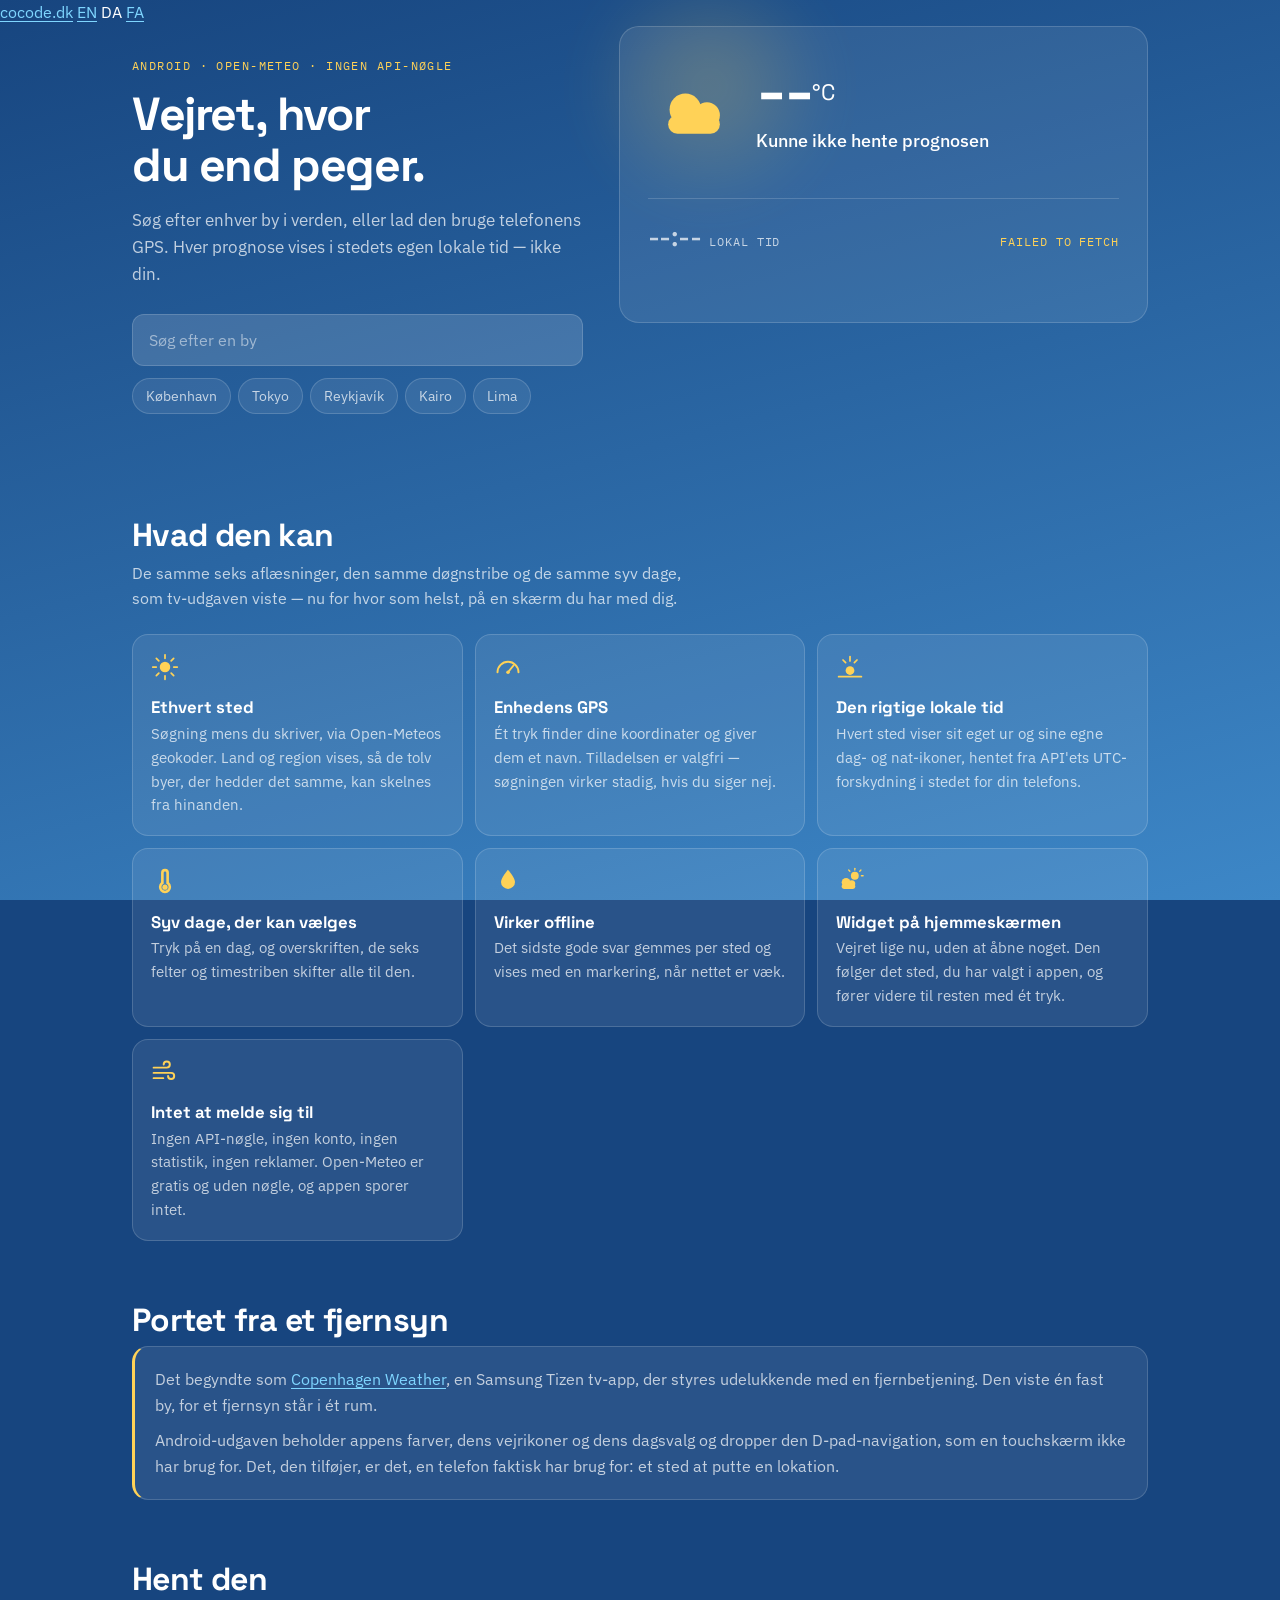
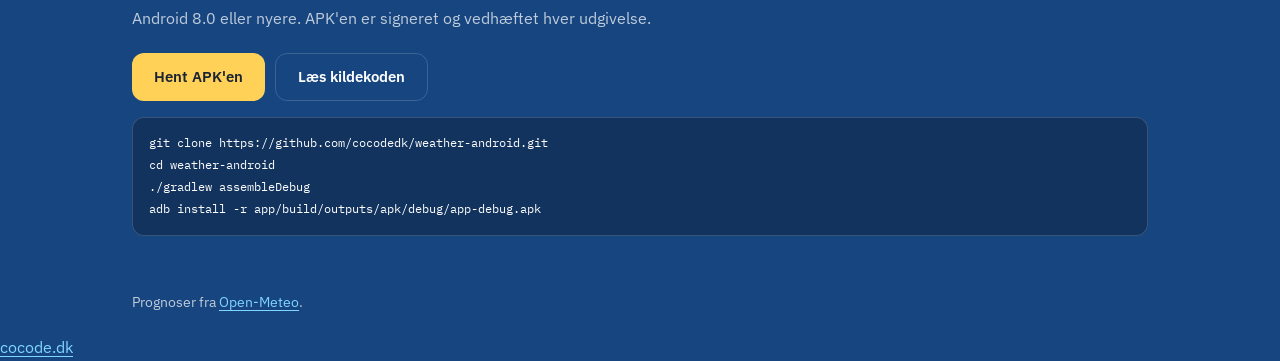
==== website/da/index.html @ 7c862e1a "feat(site): use the cocode.dk family frame for the header and footer The hand-written nav and footer" ====
<!DOCTYPE html>
<html lang="da">
<head>
<meta charset="utf-8">
<meta name="viewport" content="width=device-width, initial-scale=1">

<title>Weather — en vejr-app til Android for ethvert sted</title>
<meta name="description" content="En gratis Android vejr-app med åben kildekode. Søg efter enhver by i verden, eller brug telefonens GPS, og se hver prognose i stedets egen lokale tid. Ingen API-nøgle, ingen konto, ingen sporing.">
<meta name="robots" content="index, follow">
<link rel="canonical" href="https://weather.cocode.dk/da/">

<link rel="alternate" hreflang="en" href="https://weather.cocode.dk/">
<link rel="alternate" hreflang="da" href="https://weather.cocode.dk/da/">
<link rel="alternate" hreflang="fa" href="https://weather.cocode.dk/fa/">
<link rel="alternate" hreflang="x-default" href="https://weather.cocode.dk/">

<meta property="og:type" content="website">
<meta property="og:site_name" content="Weather til Android">
<meta property="og:title" content="Weather — en vejr-app til Android for ethvert sted">
<meta property="og:description" content="Søg efter enhver by i verden, eller brug telefonens GPS. Hver prognose vises i stedets egen lokale tid.">
<meta property="og:url" content="https://weather.cocode.dk/da/">
<meta property="og:image" content="https://weather.cocode.dk/og.png">
<meta property="og:image:width" content="1200">
<meta property="og:image:height" content="630">
<meta property="og:image:alt" content="Weather-appen viser 18 grader og delvist skyet for København ved siden af en syvdagsprognose.">
<meta property="og:locale" content="da_DK">
<meta property="og:locale:alternate" content="en_US">
<meta property="og:locale:alternate" content="fa_IR">

<meta name="twitter:card" content="summary_large_image">
<meta name="twitter:title" content="Weather — en vejr-app til Android for ethvert sted">
<meta name="twitter:description" content="Søg efter enhver by i verden, eller brug telefonens GPS. Hver prognose vises i stedets egen lokale tid.">
<meta name="twitter:image" content="https://weather.cocode.dk/og.png">
<meta name="twitter:image:alt" content="Weather-appen viser aktuelle forhold og en syvdagsprognose.">

<link rel="icon" type="image/svg+xml" href="../favicon.svg">

<link rel="preconnect" href="https://fonts.googleapis.com">
<link rel="preconnect" href="https://fonts.gstatic.com" crossorigin>
<link href="https://fonts.googleapis.com/css2?family=Space+Grotesk:wght@500;700&family=IBM+Plex+Sans:wght@400;500;600&family=IBM+Plex+Mono:wght@400;500&display=swap" rel="stylesheet">
<link rel="stylesheet" href="../styles.css">
<link rel="stylesheet" href="https://brand.cocode.dk/v1.css">
<script type="module" src="https://brand.cocode.dk/v1.js"></script>

<script type="application/ld+json">
{
  "@context": "https://schema.org",
  "@type": "MobileApplication",
  "name": "Weather",
  "description": "En gratis Android vejr-app med åben kildekode, der viser aktuelle forhold, et døgns udsigt og en syvdagsprognose for ethvert sted — fundet ved søgning eller via enhedens GPS.",
  "url": "https://weather.cocode.dk/da/",
  "downloadUrl": "https://github.com/cocodedk/weather-android/releases/latest",
  "applicationCategory": "WeatherApplication",
  "operatingSystem": "Android 8.0+",
  "inLanguage": "da",
  "offers": { "@type": "Offer", "price": "0", "priceCurrency": "DKK" },
  "author": {
    "@type": "Person",
    "name": "Babak Bandpey",
    "url": "https://cocode.dk",
    "sameAs": ["https://linkedin.com/in/babakbandpey", "https://github.com/cocodedk"]
  },
  "codeRepository": "https://github.com/cocodedk/weather-android",
  "license": "https://www.apache.org/licenses/LICENSE-2.0"
}
</script>
</head>
<body>

<!-- The cocode.dk family frame. Without JavaScript its children show instead: a way home
     and the language links. -->
<cocode-head project="Weather" accent="#ffd257" on-accent="#17457f" dark>
  <a href="https://cocode.dk">cocode.dk</a>
  <a href="../" hreflang="en">EN</a>
  <span class="on">DA</span>
  <a href="../fa/" hreflang="fa">FA</a>
</cocode-head>

<div class="shell">

<div class="hero-grid">

  <header class="hero">
    <p class="eyebrow">Android · Open-Meteo · ingen API-nøgle</p>
    <h1>Vejret, hvor du end peger.</h1>
    <p class="lede">
      Søg efter enhver by i verden, eller lad den bruge telefonens GPS. Hver
      prognose vises i stedets egen lokale tid — ikke din.
    </p>

    <div class="wx-search">
      <label class="visually-hidden" for="wx-search">Søg efter en by</label>
      <input id="wx-search" type="search" autocomplete="off" role="combobox"
             aria-expanded="false" aria-controls="wx-results"
             placeholder="Søg efter en by">
      <div id="wx-results" hidden></div>
    </div>

    <ul class="chips">
      <li><button class="chip" data-name="København" data-country="Danmark" data-lat="55.6761" data-lon="12.5683">København</button></li>
      <li><button class="chip" data-name="Tokyo" data-country="Japan" data-lat="35.6895" data-lon="139.6917">Tokyo</button></li>
      <li><button class="chip" data-name="Reykjavík" data-country="Island" data-lat="64.1466" data-lon="-21.9426">Reykjavík</button></li>
      <li><button class="chip" data-name="Kairo" data-country="Egypten" data-lat="30.0444" data-lon="31.2357">Kairo</button></li>
      <li><button class="chip" data-name="Lima" data-country="Peru" data-lat="-12.0464" data-lon="-77.0428">Lima</button></li>
    </ul>
  </header>

  <section class="wx-panel" id="wx-panel" aria-live="polite" aria-label="Aktuel prognose">
    <div class="wx-head">
      <svg id="wx-icon" viewBox="0 0 64 64" aria-hidden="true"><use href="#i-cloudy"/></svg>
      <div class="wx-read">
        <div id="wx-temp">--<span>°C</span></div>
        <div id="wx-cond">Henter prognosen…</div>
        <div id="wx-place">&nbsp;</div>
      </div>
    </div>

    <div class="wx-time">
      <span id="wx-clock">--:--</span>
      <span>lokal tid</span>
      <span class="wx-status" id="wx-status"></span>
    </div>

    <dl id="wx-tiles"></dl>
    <ul class="strip" id="wx-hours"></ul>
    <ul class="days" id="wx-days"></ul>
  </section>

</div>

<main>

<section>
  <h2>Hvad den kan</h2>
  <p class="sub">
    De samme seks aflæsninger, den samme døgnstribe og de samme syv dage, som
    tv-udgaven viste — nu for hvor som helst, på en skærm du har med dig.
  </p>
  <ul class="feats">
    <li class="feat">
      <svg viewBox="0 0 64 64" aria-hidden="true"><use href="#i-clear"/></svg>
      <h3>Ethvert sted</h3>
      <p>Søgning mens du skriver, via Open-Meteos geokoder. Land og region vises,
         så de tolv byer, der hedder det samme, kan skelnes fra hinanden.</p>
    </li>
    <li class="feat">
      <svg viewBox="0 0 64 64" aria-hidden="true"><use href="#i-gauge"/></svg>
      <h3>Enhedens GPS</h3>
      <p>Ét tryk finder dine koordinater og giver dem et navn. Tilladelsen er
         valgfri — søgningen virker stadig, hvis du siger nej.</p>
    </li>
    <li class="feat">
      <svg viewBox="0 0 64 64" aria-hidden="true"><use href="#i-sunrise"/></svg>
      <h3>Den rigtige lokale tid</h3>
      <p>Hvert sted viser sit eget ur og sine egne dag- og nat-ikoner, hentet fra
         API'ets UTC-forskydning i stedet for din telefons.</p>
    </li>
    <li class="feat">
      <svg viewBox="0 0 64 64" aria-hidden="true"><use href="#i-thermo"/></svg>
      <h3>Syv dage, der kan vælges</h3>
      <p>Tryk på en dag, og overskriften, de seks felter og timestriben skifter
         alle til den.</p>
    </li>
    <li class="feat">
      <svg viewBox="0 0 64 64" aria-hidden="true"><use href="#i-drop"/></svg>
      <h3>Virker offline</h3>
      <p>Det sidste gode svar gemmes per sted og vises med en markering, når
         nettet er væk.</p>
    </li>
    <li class="feat">
      <svg viewBox="0 0 64 64" aria-hidden="true"><use href="#i-partly"/></svg>
      <h3>Widget på hjemmeskærmen</h3>
      <p>Vejret lige nu, uden at åbne noget. Den følger det sted, du har valgt i
         appen, og fører videre til resten med ét tryk.</p>
    </li>
    <li class="feat">
      <svg viewBox="0 0 64 64" aria-hidden="true"><use href="#i-wind"/></svg>
      <h3>Intet at melde sig til</h3>
      <p>Ingen API-nøgle, ingen konto, ingen statistik, ingen reklamer. Open-Meteo
         er gratis og uden nøgle, og appen sporer intet.</p>
    </li>
  </ul>
</section>

<section>
  <h2>Portet fra et fjernsyn</h2>
  <div class="origin">
    <p>
      Det begyndte som
      <a href="https://github.com/cocodedk/copenhagen-weather-tv">Copenhagen Weather</a>,
      en Samsung Tizen tv-app, der styres udelukkende med en fjernbetjening. Den
      viste én fast by, for et fjernsyn står i ét rum.
    </p>
    <p>
      Android-udgaven beholder appens farver, dens vejrikoner og dens dagsvalg og
      dropper den D-pad-navigation, som en touchskærm ikke har brug for. Det, den
      tilføjer, er det, en telefon faktisk har brug for: et sted at putte en
      lokation.
    </p>
  </div>
</section>

<section>
  <h2>Hent den</h2>
  <p class="sub">Android 8.0 eller nyere. APK'en er signeret og vedhæftet hver udgivelse.</p>
  <div class="cta">
    <a class="btn btn-primary" href="https://github.com/cocodedk/weather-android/releases/latest/download/Weather.apk">Hent APK'en</a>
    <a class="btn btn-ghost" href="https://github.com/cocodedk/weather-android">Læs kildekoden</a>
  </div>
  <pre><code>git clone https://github.com/cocodedk/weather-android.git
cd weather-android
./gradlew assembleDebug
adb install -r app/build/outputs/apk/debug/app-debug.apk</code></pre>
</section>

</main>

<footer>
  <p>Prognoser fra <a href="https://open-meteo.com" target="_blank" rel="noreferrer">Open-Meteo</a>.</p>
</footer>

</div>

<cocode-foot repo="cocodedk/weather-android" dark>
  <a href="https://cocode.dk">cocode.dk</a>
</cocode-foot>

<script src="../js/sprite.js"></script>
<script src="../js/i18n/da.js"></script>
<script src="../js/wx.js"></script>
<script src="../js/live.js"></script>
</body>
</html>
---- website/styles.css ----
/* Weather — landing page styles.
   Mobile-first: base styles target ~360px, complexity is added at min-width
   breakpoints only. The palette is the Android app's own, so the page and the
   product read as one thing.

   The gradient and --glow are data-driven: live.js sets them from the searched
   location's day/night and condition. Everything else stays quiet so that one
   effect carries the page. */

:root {
  --sky-deep: #17457f;
  --sky-bright: #3d87c7;
  --gold: #ffd257;
  --rain: #7fd6ff;
  --ink: #ffffff;
  --ink-dim: rgba(255, 255, 255, 0.72);
  --ink-faint: rgba(255, 255, 255, 0.5);
  --tile: rgba(255, 255, 255, 0.14);
  --tile-2: rgba(255, 255, 255, 0.08);
  --line: rgba(255, 255, 255, 0.16);
  --glow: #ffd257;

  --display: 'Space Grotesk', 'Segoe UI', system-ui, sans-serif;
  --body: 'IBM Plex Sans', system-ui, -apple-system, sans-serif;
  --mono: 'IBM Plex Mono', ui-monospace, 'SF Mono', Menlo, monospace;

  --shell: 1080px;
  --r: 16px;
}

:root.is-night {
  --sky-deep: #060c22;
  --sky-bright: #1b2a5e;
  --ink: #eaf0ff;
  --ink-dim: rgba(234, 240, 255, 0.66);
  --ink-faint: rgba(234, 240, 255, 0.44);
  --tile: rgba(255, 255, 255, 0.07);
  --tile-2: rgba(255, 255, 255, 0.045);
}

*, *::before, *::after { box-sizing: border-box; }

html {
  background: var(--sky-deep);
  /* Slow, because it fires when the visitor changes city — it should read as the
     page catching up with them, not as a decorative fade. */
  transition: background-color 700ms ease;
}

body {
  margin: 0;
  min-height: 100vh;
  background-image: linear-gradient(165deg, var(--sky-deep) 0%, var(--sky-bright) 100%);
  background-attachment: fixed;
  color: var(--ink);
  font-family: var(--body);
  font-size: 16px;
  line-height: 1.6;
  -webkit-font-smoothing: antialiased;
}

@media (prefers-reduced-motion: reduce) {
  *, *::before, *::after {
    transition-duration: 0.01ms !important;
    animation-duration: 0.01ms !important;
  }
}

a { color: var(--rain); text-decoration-thickness: 1px; text-underline-offset: 3px; }
a:hover { color: var(--ink); }

:focus-visible {
  outline: 2px solid var(--gold);
  outline-offset: 3px;
  border-radius: 4px;
}

h1, h2, h3 { font-family: var(--display); font-weight: 700; line-height: 1.1; margin: 0; }

.shell { width: 100%; max-width: var(--shell); margin: 0 auto; padding: 0 20px; }
/* The cocode.dk frame (brand.cocode.dk) lines up with this column; keep the gutters in step. */
cocode-head, cocode-foot { --cocode-max: var(--shell); --cocode-gutter: 20px; }

.visually-hidden {
  position: absolute; width: 1px; height: 1px; margin: -1px;
  padding: 0; overflow: hidden; clip: rect(0 0 0 0); white-space: nowrap; border: 0;
}

/* ---------- hero ---------- */

.hero { padding: 20px 0 8px; }
.eyebrow {
  font-family: var(--mono); font-size: 12px; letter-spacing: 0.12em;
  text-transform: uppercase; color: var(--gold); margin: 0 0 14px;
}
.hero h1 {
  font-size: clamp(2.1rem, 8.5vw, 3.4rem);
  letter-spacing: -0.03em;
  text-wrap: balance;
}
.hero .lede {
  margin: 16px 0 0; max-width: 46ch; color: var(--ink-dim); font-size: 1.05rem;
}

/* ---------- the live panel: the signature element ---------- */

.wx-search { position: relative; margin: 26px 0 12px; max-width: 460px; }
.wx-search input {
  width: 100%; min-height: 52px; padding: 0 16px;
  background: var(--tile); border: 1px solid var(--line); border-radius: 12px;
  color: var(--ink); font-family: var(--body); font-size: 16px;
}
.wx-search input::placeholder { color: var(--ink-faint); }
.wx-search input:focus { border-color: var(--gold); outline: none; background: var(--tile-2); }

#wx-results {
  position: absolute; z-index: 20; top: calc(100% + 6px); left: 0; right: 0;
  background: #10305c; border: 1px solid var(--line); border-radius: 12px;
  overflow: hidden; box-shadow: 0 18px 40px rgba(0, 0, 0, 0.4);
}
:root.is-night #wx-results { background: #101a3c; }
#wx-results ul { list-style: none; margin: 0; padding: 4px; }
#wx-results button {
  display: flex; flex-direction: column; align-items: flex-start; gap: 1px;
  width: 100%; min-height: 46px; padding: 8px 12px;
  background: none; border: 0; border-radius: 8px; cursor: pointer;
  color: var(--ink); font-family: var(--body); font-size: 15px; text-align: start;
}
#wx-results button:hover, #wx-results button:focus-visible { background: var(--tile); }
#wx-results button span { font-size: 12.5px; color: var(--ink-dim); }
.wx-hint { margin: 0; padding: 14px; font-size: 14px; color: var(--ink-dim); }

.chips { display: flex; flex-wrap: wrap; gap: 7px; margin: 0 0 30px; padding: 0; list-style: none; }
.chip {
  min-height: 36px; padding: 7px 13px; cursor: pointer;
  background: var(--tile-2); border: 1px solid var(--line); border-radius: 999px;
  color: var(--ink-dim); font-family: var(--body); font-size: 13.5px;
}
.chip:hover { background: var(--tile); color: var(--ink); border-color: var(--gold); }

.wx-panel {
  position: relative;
  padding: 26px 20px 22px;
  background: var(--tile-2);
  border: 1px solid var(--line);
  border-radius: 20px;
  transition: opacity 200ms ease;
}
.wx-panel.is-loading { opacity: 0.55; }
/* The condition, as light. */
.wx-panel::before {
  content: ''; position: absolute; z-index: 0;
  top: -70px; inset-inline-start: -40px; width: 260px; height: 260px;
  background: radial-gradient(circle, var(--glow) 0%, transparent 68%);
  opacity: 0.24; filter: blur(26px); pointer-events: none;
  transition: background 700ms ease;
}
.wx-panel > * { position: relative; z-index: 1; }

.wx-head { display: flex; align-items: center; gap: 16px; }
#wx-icon { width: 78px; height: 78px; color: var(--gold); flex: none; }
.wx-read { min-width: 0; }
#wx-temp {
  font-family: var(--display); font-weight: 500; font-size: 3.6rem;
  line-height: 0.95; letter-spacing: -0.04em;
}
#wx-temp span { font-size: 1.4rem; font-weight: 400; letter-spacing: 0; vertical-align: 0.9rem; }
#wx-cond { font-size: 1.1rem; font-weight: 500; margin-top: 4px; }
#wx-place { font-size: 0.86rem; color: var(--ink-dim); margin-top: 2px; }

.wx-time {
  display: flex; align-items: baseline; gap: 8px;
  margin-top: 18px; padding-top: 16px; border-top: 1px solid var(--line);
}
#wx-clock { font-family: var(--display); font-size: 1.7rem; font-weight: 500; letter-spacing: -0.02em; }
.wx-time span { font-family: var(--mono); font-size: 11.5px; letter-spacing: 0.08em;
                text-transform: uppercase; color: var(--ink-dim); }
.wx-status { margin-inline-start: auto; font-family: var(--mono); font-size: 12px; color: var(--ink-faint); }
.wx-status.is-stale, .wx-status.is-error { color: var(--gold); }

#wx-tiles { display: grid; grid-template-columns: repeat(2, 1fr); gap: 8px; margin: 16px 0 0; }
.tile { padding: 10px 12px; background: var(--tile); border-radius: 12px; }
.tile dt { font-family: var(--mono); font-size: 10.5px; letter-spacing: 0.07em;
           text-transform: uppercase; color: var(--ink-dim); }
.tile dd { margin: 2px 0 0; font-family: var(--display); font-size: 1.15rem; font-weight: 500; }

.strip { margin: 10px 0 0; padding: 0 0 4px; list-style: none;
         display: flex; gap: 7px; overflow-x: auto; scrollbar-width: thin; }
.hour {
  flex: none; width: 60px; padding: 10px 0;
  display: flex; flex-direction: column; align-items: center; gap: 5px;
  background: var(--tile-2); border-radius: 12px; text-align: center;
}
.hour-t { font-family: var(--mono); font-size: 11px; color: var(--ink-dim); }
.hour-i { width: 26px; height: 26px; color: var(--ink); }
.hour-d { font-family: var(--display); font-size: 1rem; font-weight: 500; }
.hour-p { font-size: 11px; color: var(--rain); }
.hour-p.is-dry { color: var(--ink-faint); }

.days { margin: 8px 0 0; padding: 0; list-style: none; }
.day {
  display: flex; align-items: center; gap: 12px;
  padding: 11px 4px; border-bottom: 1px solid var(--line);
}
.day:last-child { border-bottom: 0; }
.day-n { flex: 1; min-width: 0; font-weight: 500; display: flex; flex-direction: column; }
.day-sub { font-family: var(--mono); font-size: 11px; color: var(--ink-dim); font-weight: 400; }
.day-i { width: 26px; height: 26px; flex: none; color: var(--ink); }
.day-p { width: 46px; font-size: 13px; color: var(--rain); text-align: end; }
/* flex + gap rather than a margin: an inline margin collapses too tight against
   Persian numerals in RTL, where the high and low ran together. */
.day-t {
  width: 84px; flex: none; font-family: var(--display); font-size: 1rem;
  display: flex; justify-content: flex-end; gap: 9px;
}
.day-t b { font-weight: 600; }
.day-t span { color: var(--ink-dim); font-weight: 400; }

/* ---------- content sections ---------- */

section { padding: 46px 0 0; }
section > h2 {
  font-size: clamp(1.5rem, 5.5vw, 2rem); letter-spacing: -0.02em; margin-bottom: 8px;
}
section > .sub { color: var(--ink-dim); margin: 0 0 22px; max-width: 56ch; }

.feats { display: grid; gap: 12px; margin: 0; padding: 0; list-style: none; }
.feat { padding: 18px; background: var(--tile-2); border: 1px solid var(--line); border-radius: var(--r); }
.feat svg { width: 28px; height: 28px; color: var(--gold); }
.feat h3 { font-size: 1.05rem; margin: 10px 0 5px; }
.feat p { margin: 0; font-size: 0.93rem; color: var(--ink-dim); }

.origin {
  padding: 20px; background: var(--tile-2);
  border: 1px solid var(--line); border-inline-start: 3px solid var(--gold);
  border-radius: var(--r);
}
.origin p { margin: 0 0 10px; color: var(--ink-dim); }
.origin p:last-child { margin: 0; }

.cta { display: flex; flex-wrap: wrap; gap: 10px; margin: 20px 0 0; }
.btn {
  display: inline-flex; align-items: center; justify-content: center;
  min-height: 48px; padding: 0 22px; border-radius: 12px;
  font-family: var(--body); font-size: 15px; font-weight: 600; text-decoration: none;
}
.btn-primary { background: var(--gold); color: #1a2333; }
.btn-primary:hover { background: #ffdf85; color: #1a2333; }
.btn-ghost { border: 1px solid var(--line); color: var(--ink); }
.btn-ghost:hover { background: var(--tile-2); color: var(--ink); }

pre {
  margin: 16px 0 0; padding: 14px 16px; overflow-x: auto;
  background: rgba(0, 0, 0, 0.26); border: 1px solid var(--line); border-radius: 12px;
  font-family: var(--mono); font-size: 13px; line-height: 1.7;
}
code { font-family: var(--mono); font-size: 0.92em; }

/* Only the data credit; the frame's foot below carries the rule, the author and the source. */
footer {
  margin-top: 56px; padding: 0 0 22px;
  font-size: 13.5px; color: var(--ink-dim);
}
footer p { margin: 0; }

/* ---------- breakpoints ---------- */

@media (min-width: 640px) {
  .shell { padding: 0 32px; }
  cocode-head, cocode-foot { --cocode-gutter: 32px; }
  .hero { padding: 34px 0 10px; }
  #wx-tiles { grid-template-columns: repeat(4, 1fr); }
  #wx-icon { width: 92px; height: 92px; }
  #wx-temp { font-size: 4.4rem; }
  .wx-panel { padding: 30px 28px 26px; }
  .feats { grid-template-columns: repeat(2, 1fr); }
  section { padding: 62px 0 0; }
}

@media (min-width: 1024px) {
  .hero { padding: 44px 0 12px; }
  .feats { grid-template-columns: repeat(3, 1fr); }
  /* Headline and the live panel sit side by side only when both get real room.
     The headline column is the narrower of the two, so its type steps down here
     rather than up — at 3.6rem it broke "Weather, wherever you point it." across
     four lines. */
  .hero-grid { display: grid; grid-template-columns: 0.92fr 1.08fr; gap: 36px; align-items: start; }
  /* Grid items default to min-width:auto, so the 12-column hourly strip pushed
     its own track past the viewport and `overflow-x: auto` never got to scroll.
     min-width:0 lets the track shrink and hands the overflow back to the strip. */
  .hero-grid > * { min-width: 0; }
  .hero-grid .hero { padding-top: 30px; }
  .hero-grid .hero h1 { font-size: 2.9rem; }
  .hero-grid .eyebrow { white-space: nowrap; }
}

/* ---------- Persian / RTL ---------- */

[dir="rtl"] {
  --display: 'Vazirmatn', system-ui, sans-serif;
  --body: 'Vazirmatn', system-ui, sans-serif;
  --mono: 'Vazirmatn', ui-monospace, monospace;
}
[dir="rtl"] body { line-height: 1.85; }
[dir="rtl"] h1, [dir="rtl"] h2, [dir="rtl"] h3 { line-height: 1.45; letter-spacing: 0; }
[dir="rtl"] .hero h1 { letter-spacing: 0; }
[dir="rtl"] #wx-temp, [dir="rtl"] #wx-clock { letter-spacing: 0; }
/* Latin-only strings (commands, URLs) must stay LTR inside an RTL page. */
[dir="rtl"] pre, [dir="rtl"] code { direction: ltr; text-align: left; }
[dir="rtl"] .eyebrow, [dir="rtl"] .tile dt, [dir="rtl"] .wx-time span { letter-spacing: 0; }
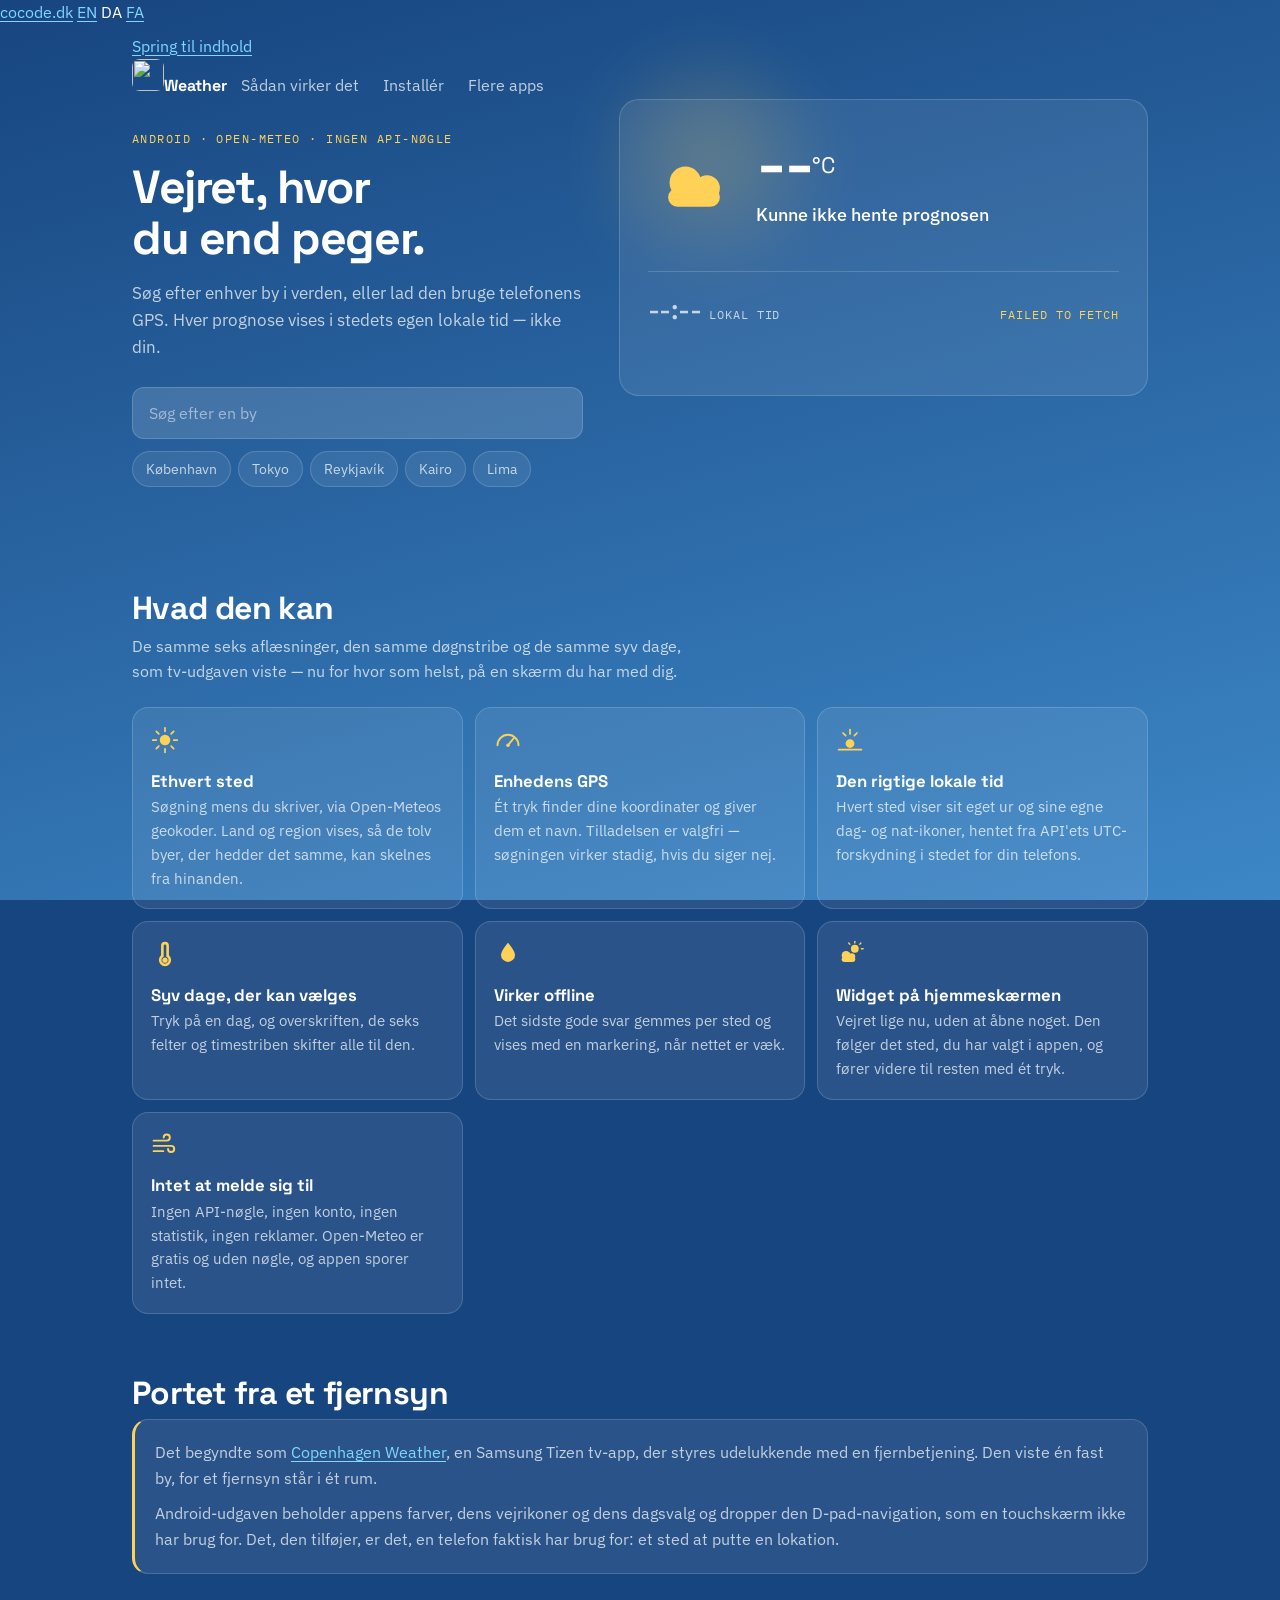
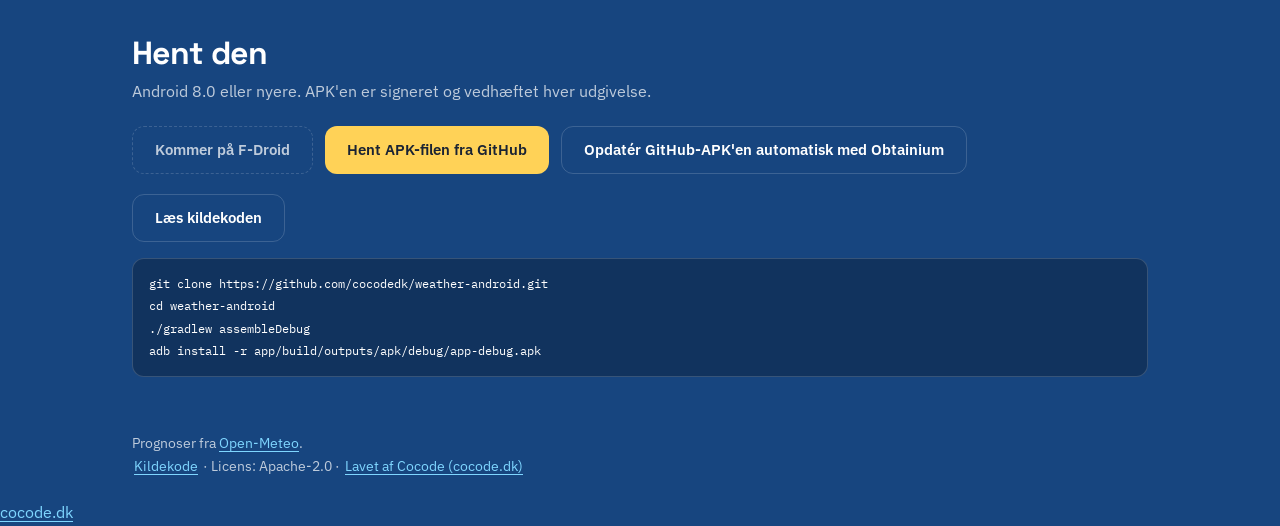
==== commit 38113f48: "chore: the cocode-apps publishing standard on the site, README and store listing Site (English and D" ====
--- a/website/da/index.html
+++ b/website/da/index.html
@@ -78,6 +78,21 @@
 
 <div class="shell">
 
+<header class="site-nav">
+<!-- cocode-apps:nav:start -->
+<link rel="stylesheet" href="/css/cocode-nav.css">
+<a class="skip" href="#main">Spring til indhold</a>
+<nav class="cocode-nav" aria-label="Weather">
+  <a class="brand" href="/da/" data-nav="home" aria-current="page"><img src="/img/icon.png" alt="" width="32" height="32">Weather</a>
+  <a href="/da/#how" data-nav="how">Sådan virker det</a>
+  <a href="/da/#install" data-nav="install">Installér</a>
+  <a href="https://cocode.dk/" data-nav="more">Flere apps</a>
+</nav>
+<!-- cocode-apps:nav:end -->
+</header>
+
+<main id="main" tabindex="-1">
+
 <div class="hero-grid">
 
   <header class="hero">
@@ -128,9 +143,7 @@
 
 </div>
 
-<main>
-
-<section>
+<section id="how">
   <h2>Hvad den kan</h2>
   <p class="sub">
     De samme seks aflæsninger, den samme døgnstribe og de samme syv dage, som
@@ -200,11 +213,17 @@
   </div>
 </section>
 
-<section>
+<section id="install">
   <h2>Hent den</h2>
   <p class="sub">Android 8.0 eller nyere. APK'en er signeret og vedhæftet hver udgivelse.</p>
+  <!-- cocode-apps:install:start -->
+<ul class="install" role="list">
+  <li><p class="fdroid-soon">Kommer på F-Droid</p></li>
+  <li><a href="https://github.com/cocodedk/weather-android/releases/latest/download/Weather.apk">Hent APK-filen fra GitHub</a></li>
+  <li><a href="https://apps.obtainium.imranr.dev/redirect?r=obtainium://add/https://github.com/cocodedk/weather-android">Opdatér GitHub-APK&#x27;en automatisk med Obtainium</a></li>
+</ul>
+<!-- cocode-apps:install:end -->
   <div class="cta">
-    <a class="btn btn-primary" href="https://github.com/cocodedk/weather-android/releases/latest/download/Weather.apk">Hent APK'en</a>
     <a class="btn btn-ghost" href="https://github.com/cocodedk/weather-android">Læs kildekoden</a>
   </div>
   <pre><code>git clone https://github.com/cocodedk/weather-android.git
@@ -215,9 +234,16 @@
 
 </main>
 
-<footer>
+<div class="site-foot">
   <p>Prognoser fra <a href="https://open-meteo.com" target="_blank" rel="noreferrer">Open-Meteo</a>.</p>
+  <!-- cocode-apps:footer:start -->
+<footer class="cocode-footer">
+  <a href="https://github.com/cocodedk/weather-android">Kildekode</a> ·
+  Licens: Apache-2.0 ·
+  <a href="https://cocode.dk/">Lavet af Cocode (cocode.dk)</a>
 </footer>
+<!-- cocode-apps:footer:end -->
+</div>
 
 </div>
 
@@ -228,6 +254,7 @@
 <script src="../js/sprite.js"></script>
 <script src="../js/i18n/da.js"></script>
 <script src="../js/wx.js"></script>
+<script src="../js/sky.js"></script>
 <script src="../js/live.js"></script>
 </body>
 </html>
--- a/website/styles.css
+++ b/website/styles.css
@@ -80,6 +80,10 @@
 .shell { width: 100%; max-width: var(--shell); margin: 0 auto; padding: 0 20px; }
 /* The cocode.dk frame (brand.cocode.dk) lines up with this column; keep the gutters in step. */
 cocode-head, cocode-foot { --cocode-max: var(--shell); --cocode-gutter: 20px; }
+/* The weather itself, drawn by sky.js. It sits over the body's gradient and under
+   everything else, which is why the page's three top-level blocks are positioned. */
+.wx-sky { position: fixed; inset: 0; width: 100%; height: 100%; z-index: 0; pointer-events: none; }
+.shell, cocode-head, cocode-foot { position: relative; z-index: 1; }
 
 .visually-hidden {
   position: absolute; width: 1px; height: 1px; margin: -1px;
@@ -256,12 +260,41 @@
 }
 code { font-family: var(--mono); font-size: 0.92em; }
 
-/* Only the data credit; the frame's foot below carries the rule, the author and the source. */
-footer {
+/* The data credit, then the shared footer; the frame's foot below carries the rule, the author and the source. */
+footer:not(.cocode-footer), .site-foot {
   margin-top: 56px; padding: 0 0 22px;
   font-size: 13.5px; color: var(--ink-dim);
 }
-footer p { margin: 0; }
+footer p, .site-foot p { margin: 0; }
+
+/* ---------- the shared cocode-apps blocks, in this page's own look ---------- */
+
+main:focus { outline: 0; }
+.site-nav { padding-top: 8px; }
+.skip:focus { background: var(--gold); color: #1a2333; border-radius: 0 0 8px 0; }
+.cocode-nav { gap: 2px 6px; }
+.cocode-nav a { padding: 0 10px; border-radius: 8px; color: var(--ink-dim); text-decoration: none; }
+.cocode-nav a:hover { color: var(--ink); background: var(--tile-2); }
+.cocode-nav a[aria-current="page"]:not(.brand) { color: var(--gold); }
+.cocode-nav .brand { padding: 0; color: var(--ink); font-family: var(--display); font-weight: 700; }
+.cocode-nav .brand:hover { background: none; }
+.cocode-nav .brand img { border-radius: 8px; }
+.cocode-footer { margin-top: 2px; }
+.cocode-footer a { padding: 0 2px; }
+
+/* The install block: the F-Droid slot, the APK as the main button, then Obtainium. */
+.install { list-style: none; margin: 20px 0 0; padding: 0; display: flex; flex-wrap: wrap; align-items: center;
+  gap: 10px 12px; }
+.install a, .install .fdroid-soon {
+  display: inline-flex; align-items: center; justify-content: center; min-height: 48px; margin: 0;
+  padding: 8px 22px; border-radius: 12px; font-size: 15px; font-weight: 600; text-decoration: none; text-align: center;
+}
+.install .fdroid-soon { border: 1px dashed var(--line); color: var(--ink-dim); }
+.install .fdroid { padding: 0; }
+.install li:nth-child(2) a { background: var(--gold); color: #1a2333; }
+.install li:nth-child(2) a:hover { background: #ffdf85; }
+.install li:nth-child(3) a { border: 1px solid var(--line); color: var(--ink); }
+.install li:nth-child(3) a:hover { background: var(--tile-2); }
 
 /* ---------- breakpoints ---------- */
 
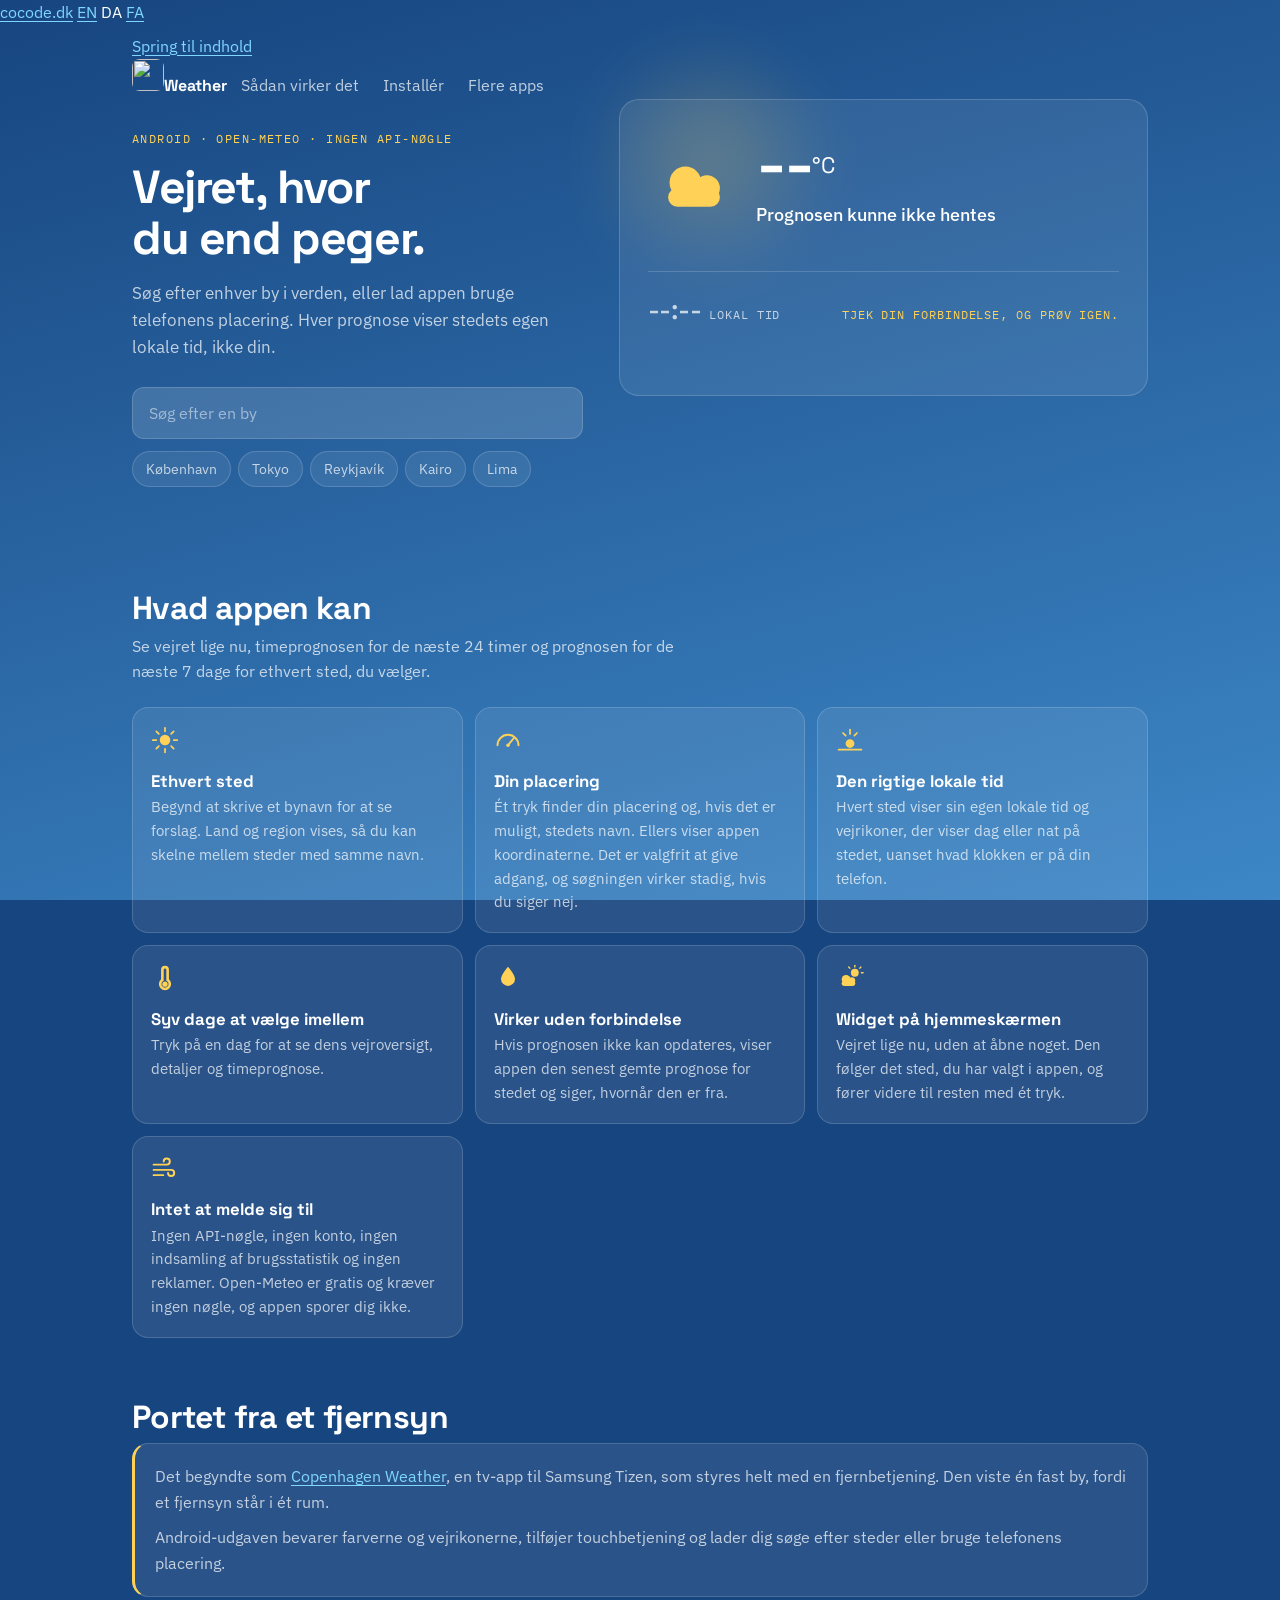
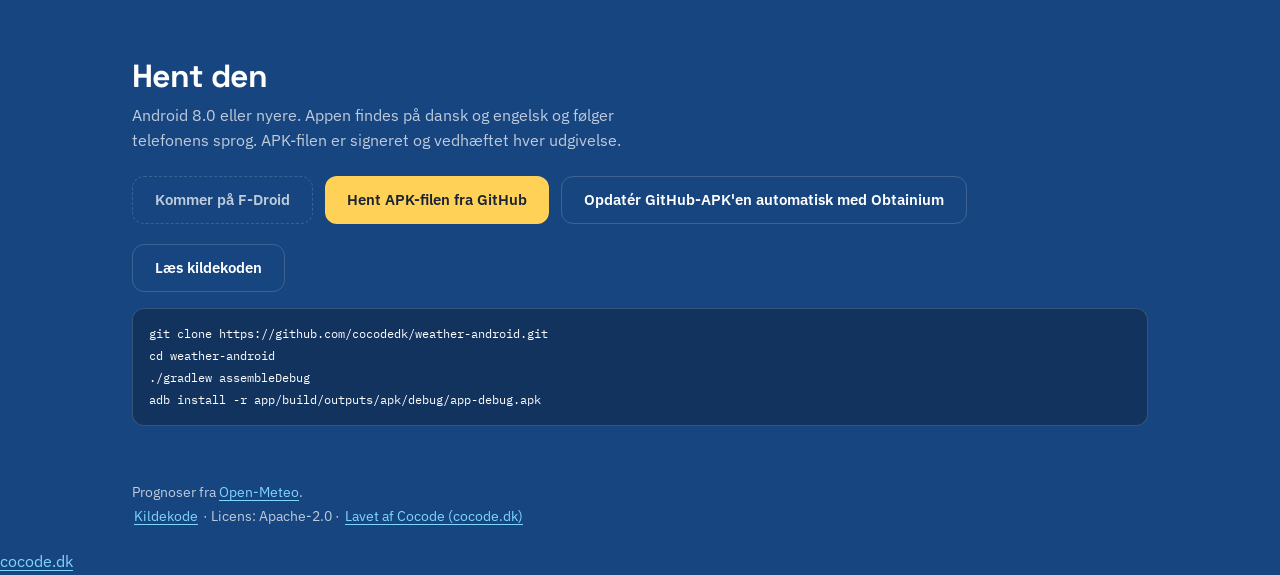
==== commit 64bf8a63: "feat: Danish, and every language brought up to date, with the text-audit fixes Danish for every stri" ====
--- a/website/da/index.html
+++ b/website/da/index.html
@@ -4,8 +4,8 @@
 <meta charset="utf-8">
 <meta name="viewport" content="width=device-width, initial-scale=1">
 
-<title>Weather — en vejr-app til Android for ethvert sted</title>
-<meta name="description" content="En gratis Android vejr-app med åben kildekode. Søg efter enhver by i verden, eller brug telefonens GPS, og se hver prognose i stedets egen lokale tid. Ingen API-nøgle, ingen konto, ingen sporing.">
+<title>Weather: en vejr-app til Android for ethvert sted</title>
+<meta name="description" content="En gratis vejr-app til Android med åben kildekode. Søg efter enhver by i verden, eller brug telefonens placering, og se hver prognose i stedets egen lokale tid. Ingen API-nøgle, ingen konto, ingen sporing.">
 <meta name="robots" content="index, follow">
 <link rel="canonical" href="https://weather.cocode.dk/da/">
 
@@ -16,22 +16,22 @@
 
 <meta property="og:type" content="website">
 <meta property="og:site_name" content="Weather til Android">
-<meta property="og:title" content="Weather — en vejr-app til Android for ethvert sted">
-<meta property="og:description" content="Søg efter enhver by i verden, eller brug telefonens GPS. Hver prognose vises i stedets egen lokale tid.">
+<meta property="og:title" content="Weather: en vejr-app til Android for ethvert sted">
+<meta property="og:description" content="Søg efter enhver by i verden, eller brug telefonens placering. Hver prognose viser stedets egen lokale tid.">
 <meta property="og:url" content="https://weather.cocode.dk/da/">
 <meta property="og:image" content="https://weather.cocode.dk/og.png">
 <meta property="og:image:width" content="1200">
 <meta property="og:image:height" content="630">
-<meta property="og:image:alt" content="Weather-appen viser 18 grader og delvist skyet for København ved siden af en syvdagsprognose.">
+<meta property="og:image:alt" content="Illustration af Weather med temperaturer og lokale klokkeslæt for København, Tokyo og Lima.">
 <meta property="og:locale" content="da_DK">
 <meta property="og:locale:alternate" content="en_US">
 <meta property="og:locale:alternate" content="fa_IR">
 
 <meta name="twitter:card" content="summary_large_image">
-<meta name="twitter:title" content="Weather — en vejr-app til Android for ethvert sted">
-<meta name="twitter:description" content="Søg efter enhver by i verden, eller brug telefonens GPS. Hver prognose vises i stedets egen lokale tid.">
+<meta name="twitter:title" content="Weather: en vejr-app til Android for ethvert sted">
+<meta name="twitter:description" content="Søg efter enhver by i verden, eller brug telefonens placering. Hver prognose viser stedets egen lokale tid.">
 <meta name="twitter:image" content="https://weather.cocode.dk/og.png">
-<meta name="twitter:image:alt" content="Weather-appen viser aktuelle forhold og en syvdagsprognose.">
+<meta name="twitter:image:alt" content="Illustration af Weather med temperaturer og lokale klokkeslæt for København, Tokyo og Lima.">
 
 <link rel="icon" type="image/svg+xml" href="../favicon.svg">
 
@@ -47,12 +47,12 @@
   "@context": "https://schema.org",
   "@type": "MobileApplication",
   "name": "Weather",
-  "description": "En gratis Android vejr-app med åben kildekode, der viser aktuelle forhold, et døgns udsigt og en syvdagsprognose for ethvert sted — fundet ved søgning eller via enhedens GPS.",
+  "description": "En gratis vejr-app til Android med åben kildekode, der viser vejret lige nu, de næste 24 timer og en prognose for de næste 7 dage for ethvert sted, fundet ved søgning eller med telefonens placering.",
   "url": "https://weather.cocode.dk/da/",
   "downloadUrl": "https://github.com/cocodedk/weather-android/releases/latest",
   "applicationCategory": "WeatherApplication",
   "operatingSystem": "Android 8.0+",
-  "inLanguage": "da",
+  "inLanguage": ["en", "da"],
   "offers": { "@type": "Offer", "price": "0", "priceCurrency": "DKK" },
   "author": {
     "@type": "Person",
@@ -99,8 +99,8 @@
     <p class="eyebrow">Android · Open-Meteo · ingen API-nøgle</p>
     <h1>Vejret, hvor du end peger.</h1>
     <p class="lede">
-      Søg efter enhver by i verden, eller lad den bruge telefonens GPS. Hver
-      prognose vises i stedets egen lokale tid — ikke din.
+      Søg efter enhver by i verden, eller lad appen bruge telefonens placering.
+      Hver prognose viser stedets egen lokale tid, ikke din.
     </p>
 
     <div class="wx-search">
@@ -144,41 +144,41 @@
 </div>
 
 <section id="how">
-  <h2>Hvad den kan</h2>
+  <h2>Hvad appen kan</h2>
   <p class="sub">
-    De samme seks aflæsninger, den samme døgnstribe og de samme syv dage, som
-    tv-udgaven viste — nu for hvor som helst, på en skærm du har med dig.
+    Se vejret lige nu, timeprognosen for de næste 24 timer og prognosen for de
+    næste 7 dage for ethvert sted, du vælger.
   </p>
   <ul class="feats">
     <li class="feat">
       <svg viewBox="0 0 64 64" aria-hidden="true"><use href="#i-clear"/></svg>
       <h3>Ethvert sted</h3>
-      <p>Søgning mens du skriver, via Open-Meteos geokoder. Land og region vises,
-         så de tolv byer, der hedder det samme, kan skelnes fra hinanden.</p>
+      <p>Begynd at skrive et bynavn for at se forslag. Land og region vises, så
+         du kan skelne mellem steder med samme navn.</p>
     </li>
     <li class="feat">
       <svg viewBox="0 0 64 64" aria-hidden="true"><use href="#i-gauge"/></svg>
-      <h3>Enhedens GPS</h3>
-      <p>Ét tryk finder dine koordinater og giver dem et navn. Tilladelsen er
-         valgfri — søgningen virker stadig, hvis du siger nej.</p>
+      <h3>Din placering</h3>
+      <p>Ét tryk finder din placering og, hvis det er muligt, stedets navn.
+         Ellers viser appen koordinaterne. Det er valgfrit at give adgang, og
+         søgningen virker stadig, hvis du siger nej.</p>
     </li>
     <li class="feat">
       <svg viewBox="0 0 64 64" aria-hidden="true"><use href="#i-sunrise"/></svg>
       <h3>Den rigtige lokale tid</h3>
-      <p>Hvert sted viser sit eget ur og sine egne dag- og nat-ikoner, hentet fra
-         API'ets UTC-forskydning i stedet for din telefons.</p>
+      <p>Hvert sted viser sin egen lokale tid og vejrikoner, der viser dag eller
+         nat på stedet, uanset hvad klokken er på din telefon.</p>
     </li>
     <li class="feat">
       <svg viewBox="0 0 64 64" aria-hidden="true"><use href="#i-thermo"/></svg>
-      <h3>Syv dage, der kan vælges</h3>
-      <p>Tryk på en dag, og overskriften, de seks felter og timestriben skifter
-         alle til den.</p>
+      <h3>Syv dage at vælge imellem</h3>
+      <p>Tryk på en dag for at se dens vejroversigt, detaljer og timeprognose.</p>
     </li>
     <li class="feat">
       <svg viewBox="0 0 64 64" aria-hidden="true"><use href="#i-drop"/></svg>
-      <h3>Virker offline</h3>
-      <p>Det sidste gode svar gemmes per sted og vises med en markering, når
-         nettet er væk.</p>
+      <h3>Virker uden forbindelse</h3>
+      <p>Hvis prognosen ikke kan opdateres, viser appen den senest gemte prognose
+         for stedet og siger, hvornår den er fra.</p>
     </li>
     <li class="feat">
       <svg viewBox="0 0 64 64" aria-hidden="true"><use href="#i-partly"/></svg>
@@ -189,8 +189,9 @@
     <li class="feat">
       <svg viewBox="0 0 64 64" aria-hidden="true"><use href="#i-wind"/></svg>
       <h3>Intet at melde sig til</h3>
-      <p>Ingen API-nøgle, ingen konto, ingen statistik, ingen reklamer. Open-Meteo
-         er gratis og uden nøgle, og appen sporer intet.</p>
+      <p>Ingen API-nøgle, ingen konto, ingen indsamling af brugsstatistik og ingen
+         reklamer. Open-Meteo er gratis og kræver ingen nøgle, og appen sporer dig
+         ikke.</p>
     </li>
   </ul>
 </section>
@@ -201,21 +202,19 @@
     <p>
       Det begyndte som
       <a href="https://github.com/cocodedk/copenhagen-weather-tv">Copenhagen Weather</a>,
-      en Samsung Tizen tv-app, der styres udelukkende med en fjernbetjening. Den
-      viste én fast by, for et fjernsyn står i ét rum.
+      en tv-app til Samsung Tizen, som styres helt med en fjernbetjening. Den
+      viste én fast by, fordi et fjernsyn står i ét rum.
     </p>
     <p>
-      Android-udgaven beholder appens farver, dens vejrikoner og dens dagsvalg og
-      dropper den D-pad-navigation, som en touchskærm ikke har brug for. Det, den
-      tilføjer, er det, en telefon faktisk har brug for: et sted at putte en
-      lokation.
+      Android-udgaven bevarer farverne og vejrikonerne, tilføjer touchbetjening og
+      lader dig søge efter steder eller bruge telefonens placering.
     </p>
   </div>
 </section>
 
 <section id="install">
   <h2>Hent den</h2>
-  <p class="sub">Android 8.0 eller nyere. APK'en er signeret og vedhæftet hver udgivelse.</p>
+  <p class="sub">Android 8.0 eller nyere. Appen findes på dansk og engelsk og følger telefonens sprog. APK-filen er signeret og vedhæftet hver udgivelse.</p>
   <!-- cocode-apps:install:start -->
 <ul class="install" role="list">
   <li><p class="fdroid-soon">Kommer på F-Droid</p></li>
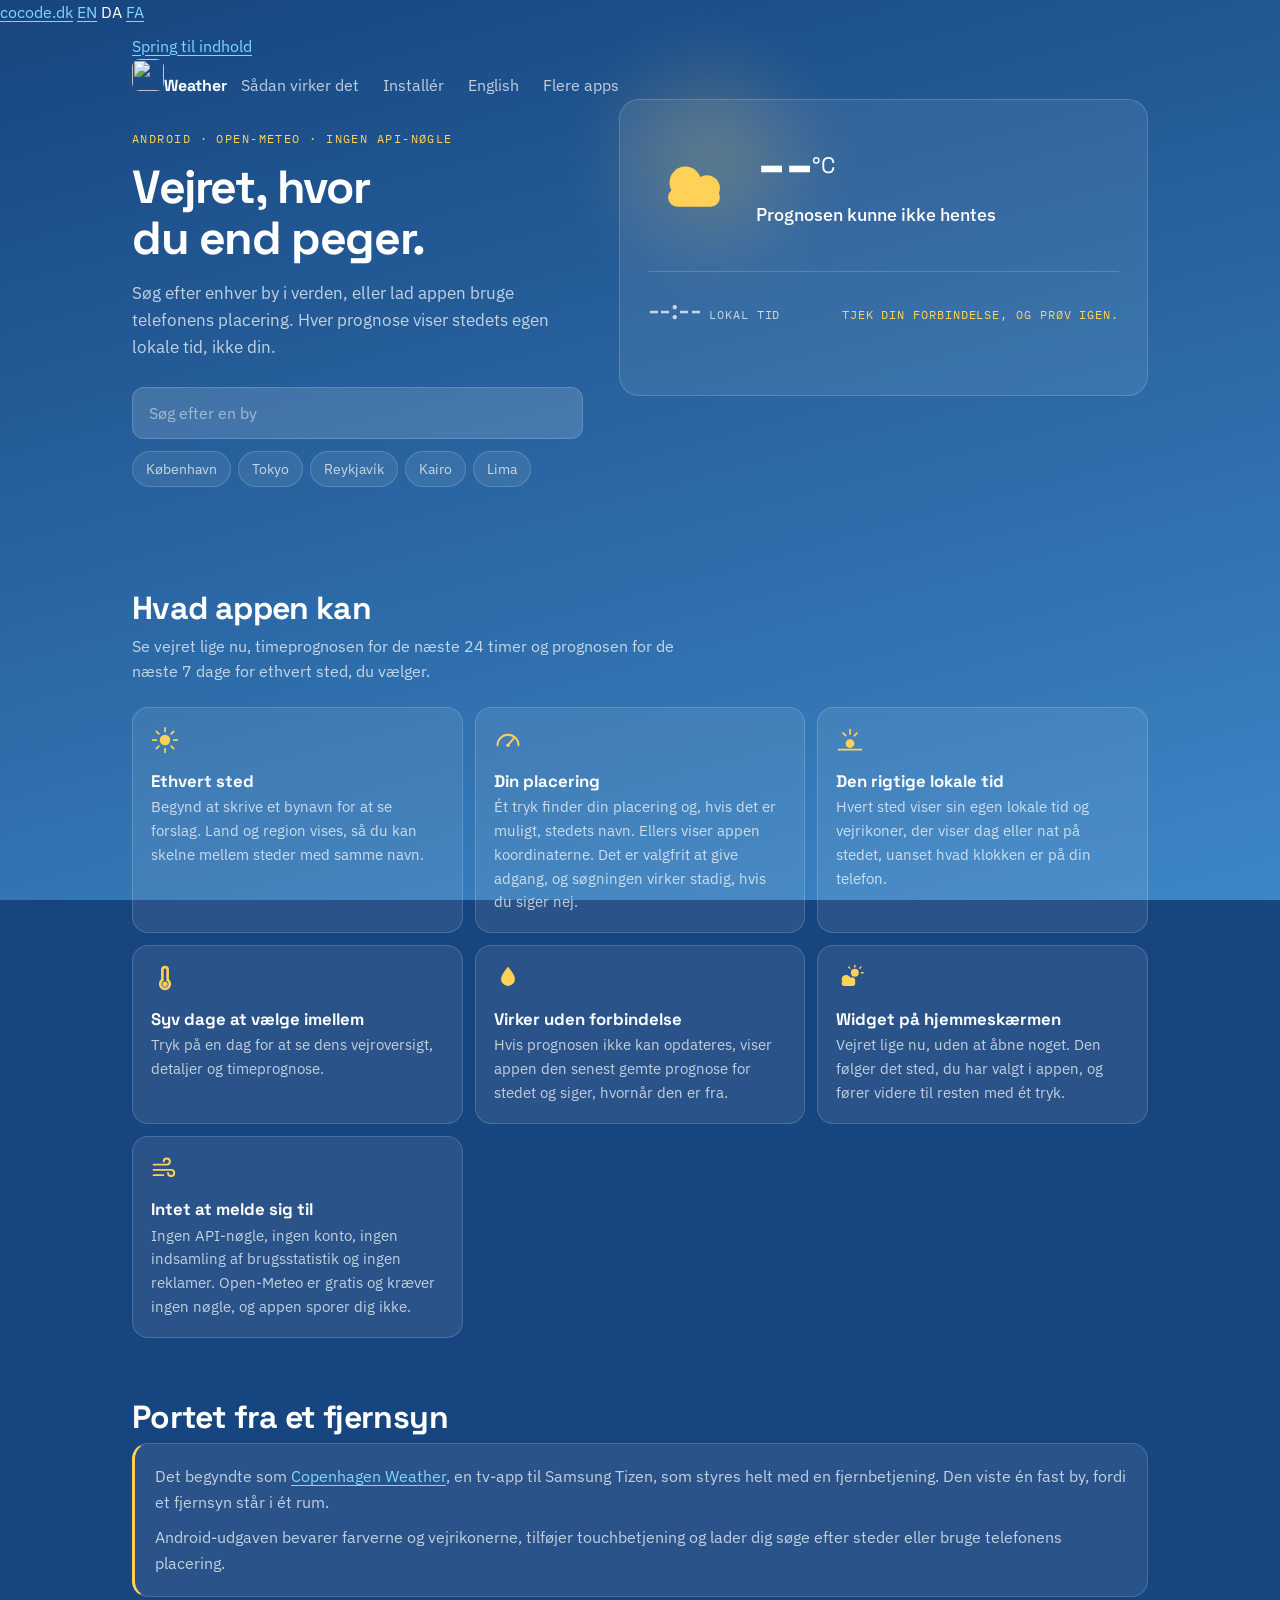
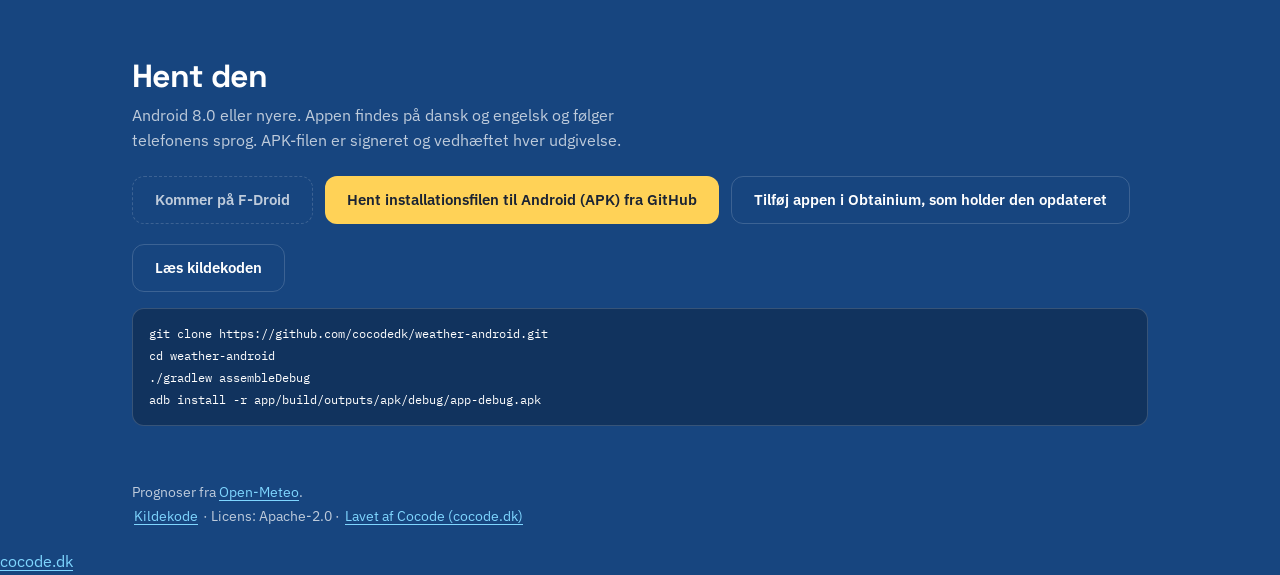
==== commit c3566041: "feat: the navigation links the English and Danish pages to each other Rendered with cocode-apps (app" ====
--- a/website/da/index.html
+++ b/website/da/index.html
@@ -86,6 +86,7 @@
   <a class="brand" href="/da/" data-nav="home" aria-current="page"><img src="/img/icon.png" alt="" width="32" height="32">Weather</a>
   <a href="/da/#how" data-nav="how">Sådan virker det</a>
   <a href="/da/#install" data-nav="install">Installér</a>
+  <a href="/" hreflang="en" lang="en" data-nav="lang">English</a>
   <a href="https://cocode.dk/" data-nav="more">Flere apps</a>
 </nav>
 <!-- cocode-apps:nav:end -->
@@ -218,8 +219,8 @@
   <!-- cocode-apps:install:start -->
 <ul class="install" role="list">
   <li><p class="fdroid-soon">Kommer på F-Droid</p></li>
-  <li><a href="https://github.com/cocodedk/weather-android/releases/latest/download/Weather.apk">Hent APK-filen fra GitHub</a></li>
-  <li><a href="https://apps.obtainium.imranr.dev/redirect?r=obtainium://add/https://github.com/cocodedk/weather-android">Opdatér GitHub-APK&#x27;en automatisk med Obtainium</a></li>
+  <li><a href="https://github.com/cocodedk/weather-android/releases/latest/download/Weather.apk">Hent installationsfilen til Android (APK) fra GitHub</a></li>
+  <li><a href="https://apps.obtainium.imranr.dev/redirect?r=obtainium://add/https://github.com/cocodedk/weather-android">Tilføj appen i Obtainium, som holder den opdateret</a></li>
 </ul>
 <!-- cocode-apps:install:end -->
   <div class="cta">
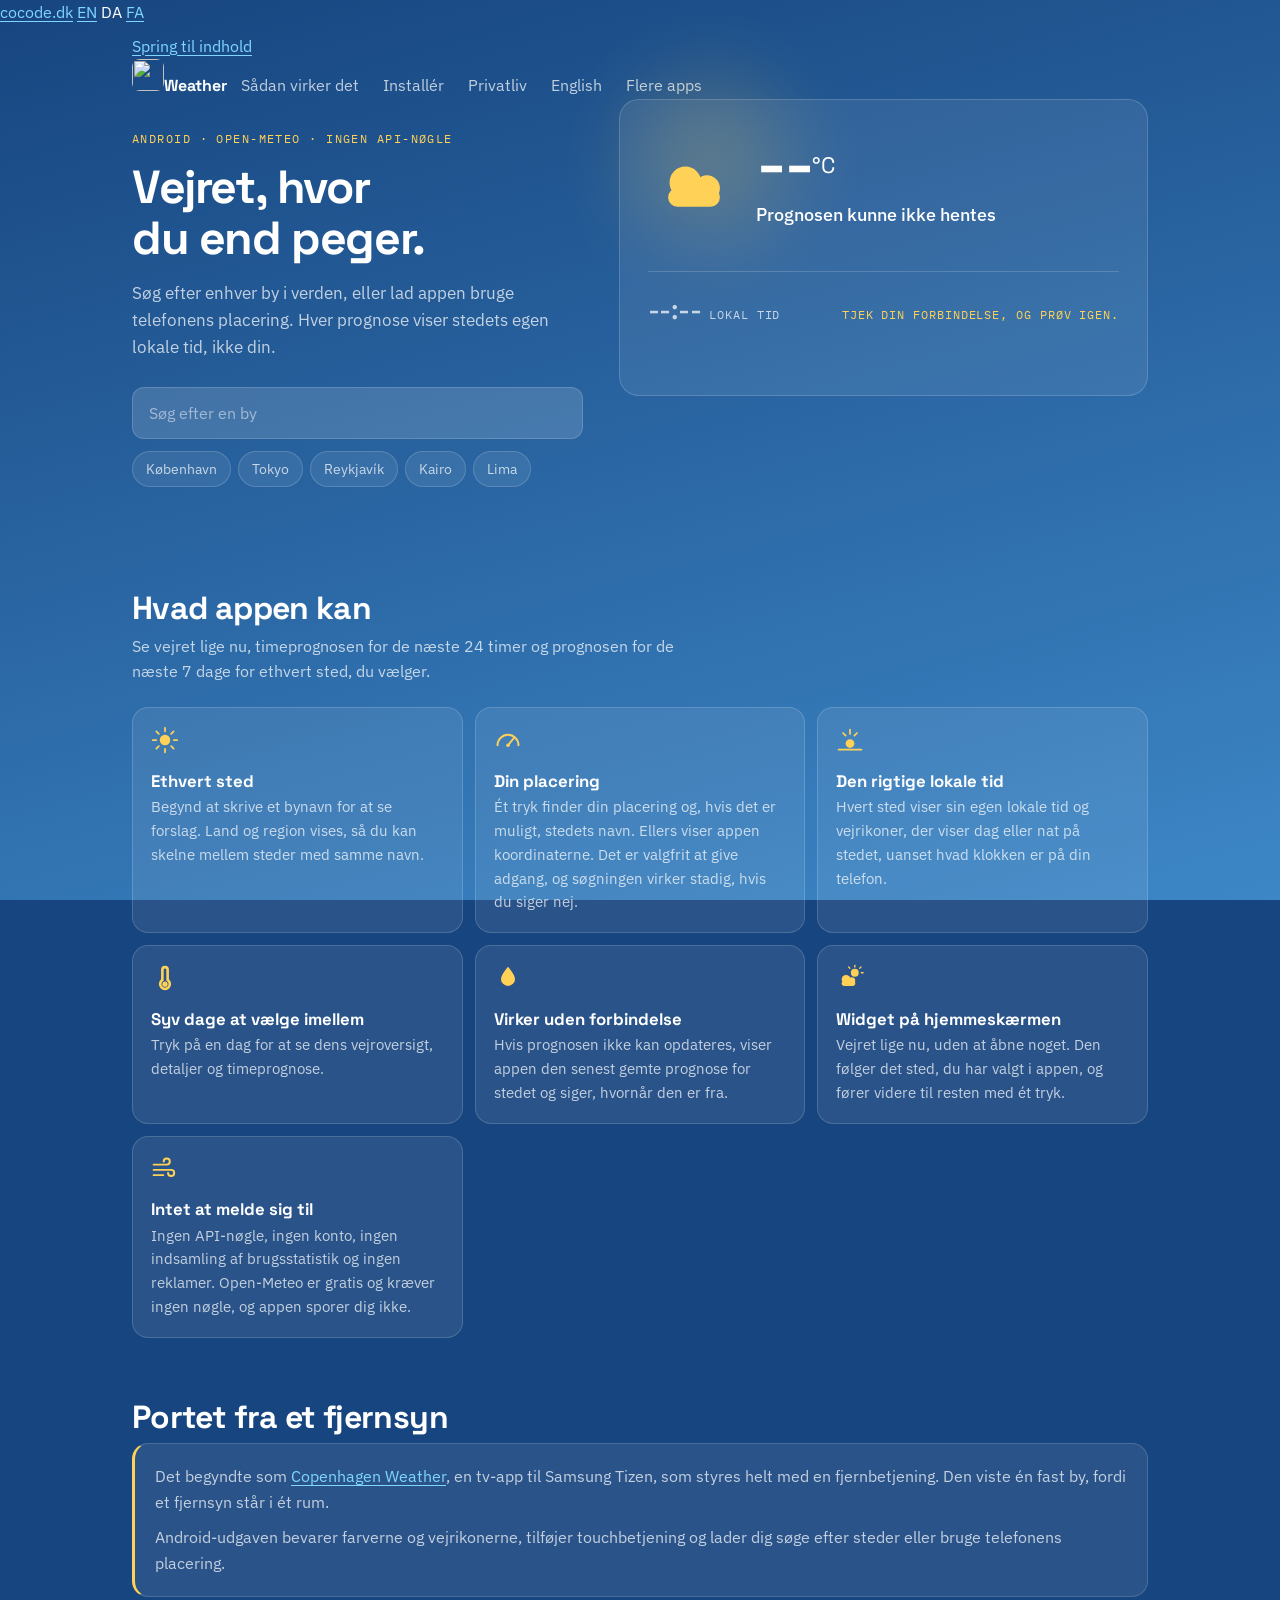
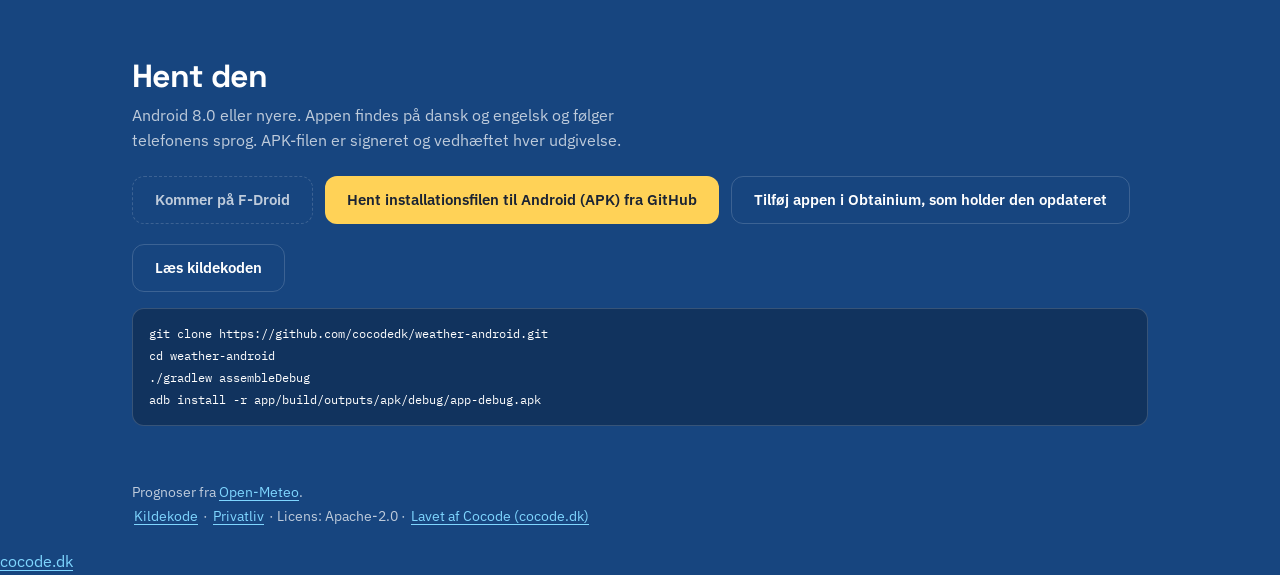
==== commit 6c319ac6: "feat: the navigation links the pages the site now has (privacy, English, Danish) Rendered with cocod" ====
--- a/website/da/index.html
+++ b/website/da/index.html
@@ -86,6 +86,7 @@
   <a class="brand" href="/da/" data-nav="home" aria-current="page"><img src="/img/icon.png" alt="" width="32" height="32">Weather</a>
   <a href="/da/#how" data-nav="how">Sådan virker det</a>
   <a href="/da/#install" data-nav="install">Installér</a>
+  <a href="/da/privacy/" data-nav="privacy">Privatliv</a>
   <a href="/" hreflang="en" lang="en" data-nav="lang">English</a>
   <a href="https://cocode.dk/" data-nav="more">Flere apps</a>
 </nav>
@@ -239,6 +240,7 @@
   <!-- cocode-apps:footer:start -->
 <footer class="cocode-footer">
   <a href="https://github.com/cocodedk/weather-android">Kildekode</a> ·
+  <a href="/da/privacy/">Privatliv</a> ·
   Licens: Apache-2.0 ·
   <a href="https://cocode.dk/">Lavet af Cocode (cocode.dk)</a>
 </footer>
